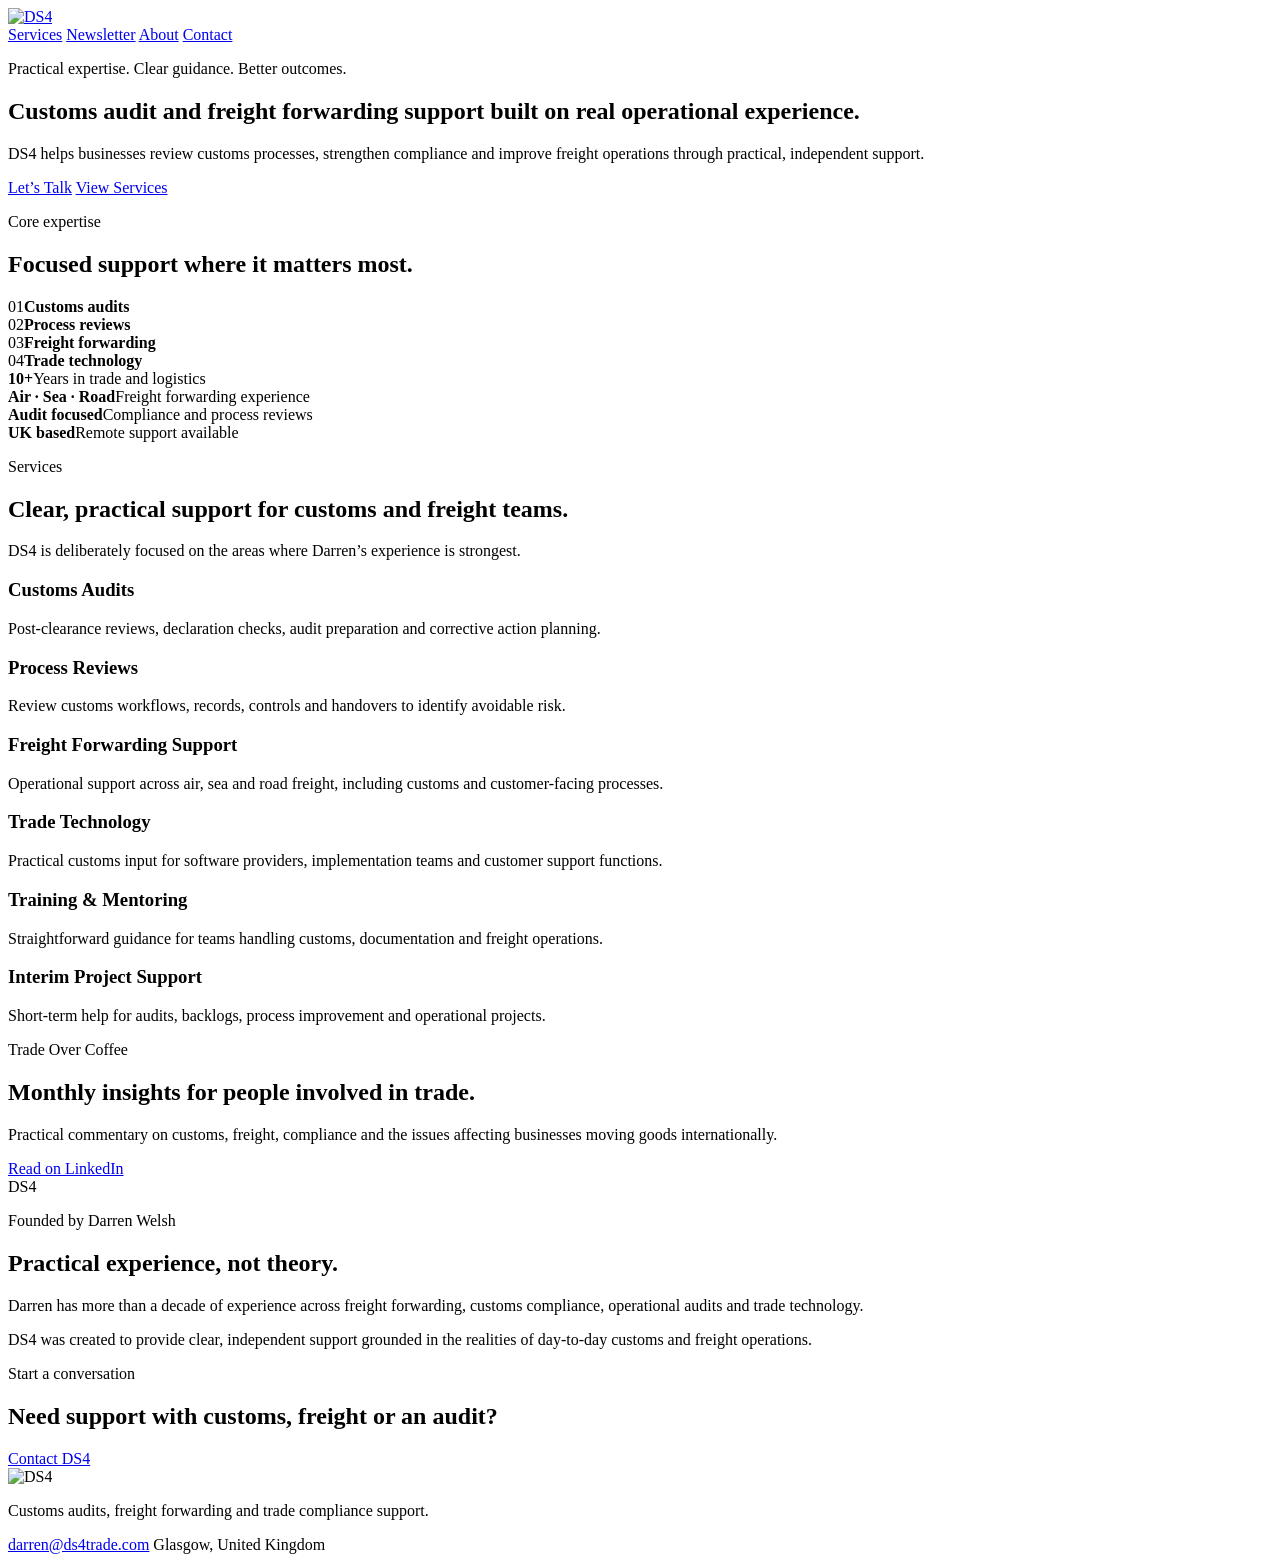
==== index.html @ fce4cc03 "updated stable website version replacing contact form with mail to" ====
<!DOCTYPE html>
<html lang="en">
<head>
  <meta charset="UTF-8" />
  <meta name="viewport" content="width=device-width, initial-scale=1.0" />
  <title>DS4 | Customs Audits & Freight Forwarding Support</title>
  <meta name="description" content="DS4 provides practical customs audit, freight forwarding and trade compliance support, founded by Darren Welsh." />
  <link rel="preconnect" href="https://fonts.googleapis.com">
  <link rel="preconnect" href="https://fonts.gstatic.com" crossorigin>
  <link href="https://fonts.googleapis.com/css2?family=Inter:wght@400;500;600;700;800&family=Outfit:wght@600;700;800&display=swap" rel="stylesheet">
  <link rel="stylesheet" href="styles.css" />
</head>
<body>
  <header class="site-header">
    <div class="container header-inner">
      <a class="brand" href="#top" aria-label="DS4 home">
        <img src="assets/ds4-logo.jpg" alt="DS4" />
      </a>
      <nav class="nav">
        <a href="#services">Services</a>
        <a href="#newsletter">Newsletter</a>
        <a href="#about">About</a>
        <a class="button button-primary button-small" href="mailto:darren@ds4trade.com?subject=DS4%20Consultation%20Request&body=Hi%20Darren,%0D%0A%0D%0AI%27m%20interested%20in%20discussing%20the%20following%3A%0D%0A%0D%0ACompany%3A%0D%0A%0D%0AHow%20can%20you%20help%20us%3F%0D%0A%0D%0APreferred%20contact%20method%3A%0D%0A%0D%0AThanks%2C">Contact</a>
      </nav>
    </div>
  </header>

  <main id="top">
    <section class="hero">
      <div class="container hero-grid">
        <div class="hero-copy">
          <p class="eyebrow">Practical expertise. Clear guidance. Better outcomes.</p>
          <h1>Customs audit and freight forwarding support built on real operational experience.</h1>
          <p class="lead">
            DS4 helps businesses review customs processes, strengthen compliance and improve freight operations through practical, independent support.
          </p>
          <div class="actions">
            <a class="button button-primary" href="mailto:darren@ds4trade.com?subject=DS4%20Consultation%20Request&body=Hi%20Darren,%0D%0A%0D%0AI%27m%20interested%20in%20discussing%20the%20following%3A%0D%0A%0D%0ACompany%3A%0D%0A%0D%0AHow%20can%20you%20help%20us%3F%0D%0A%0D%0APreferred%20contact%20method%3A%0D%0A%0D%0AThanks%2C">Let’s Talk</a>
            <a class="button button-secondary" href="#services">View Services</a>
          </div>
        </div>

        <div class="hero-panel" aria-label="DS4 core expertise">
          <p class="panel-label">Core expertise</p>
          <h2>Focused support where it matters most.</h2>
          <div class="panel-list">
            <div><span>01</span><strong>Customs audits</strong></div>
            <div><span>02</span><strong>Process reviews</strong></div>
            <div><span>03</span><strong>Freight forwarding</strong></div>
            <div><span>04</span><strong>Trade technology</strong></div>
          </div>
        </div>
      </div>
    </section>

    <section class="trust-strip">
      <div class="container trust-grid">
        <div><strong>10+</strong><span>Years in trade and logistics</span></div>
        <div><strong>Air · Sea · Road</strong><span>Freight forwarding experience</span></div>
        <div><strong>Audit focused</strong><span>Compliance and process reviews</span></div>
        <div><strong>UK based</strong><span>Remote support available</span></div>
      </div>
    </section>

    <section id="services" class="section section-light">
      <div class="container">
        <div class="section-heading">
          <p class="eyebrow">Services</p>
          <h2>Clear, practical support for customs and freight teams.</h2>
          <p>DS4 is deliberately focused on the areas where Darren’s experience is strongest.</p>
        </div>

        <div class="card-grid">
          <article class="card">
            <h3>Customs Audits</h3>
            <p>Post-clearance reviews, declaration checks, audit preparation and corrective action planning.</p>
          </article>
          <article class="card">
            <h3>Process Reviews</h3>
            <p>Review customs workflows, records, controls and handovers to identify avoidable risk.</p>
          </article>
          <article class="card">
            <h3>Freight Forwarding Support</h3>
            <p>Operational support across air, sea and road freight, including customs and customer-facing processes.</p>
          </article>
          <article class="card">
            <h3>Trade Technology</h3>
            <p>Practical customs input for software providers, implementation teams and customer support functions.</p>
          </article>
          <article class="card">
            <h3>Training & Mentoring</h3>
            <p>Straightforward guidance for teams handling customs, documentation and freight operations.</p>
          </article>
          <article class="card">
            <h3>Interim Project Support</h3>
            <p>Short-term help for audits, backlogs, process improvement and operational projects.</p>
          </article>
        </div>
      </div>
    </section>

    <section id="newsletter" class="section">
      <div class="container feature-grid">
        <div>
          <p class="eyebrow">Trade Over Coffee</p>
          <h2>Monthly insights for people involved in trade.</h2>
          <p class="feature-copy">
            Practical commentary on customs, freight, compliance and the issues affecting businesses moving goods internationally.
          </p>
          <a class="button button-primary" href="https://www.linkedin.com/" target="_blank" rel="noopener">Read on LinkedIn</a>
        </div>
        <div class="coffee-visual" aria-hidden="true">
          <div class="cup">
            <span>DS4</span>
          </div>
          <div class="saucer"></div>
          <div class="steam steam-a"></div>
          <div class="steam steam-b"></div>
        </div>
      </div>
    </section>

    <section id="about" class="section section-light">
      <div class="container about-grid">
        <div>
          <p class="eyebrow">Founded by Darren Welsh</p>
          <h2>Practical experience, not theory.</h2>
        </div>
        <div>
          <p>
            Darren has more than a decade of experience across freight forwarding, customs compliance, operational audits and trade technology.
          </p>
          <p>
            DS4 was created to provide clear, independent support grounded in the realities of day-to-day customs and freight operations.
          </p>
        </div>
      </div>
    </section>

    <section class="section cta-section">
      <div class="container cta-box">
        <div>
          <p class="eyebrow">Start a conversation</p>
          <h2>Need support with customs, freight or an audit?</h2>
        </div>
        <a class="button button-primary" href="mailto:darren@ds4trade.com?subject=DS4%20Consultation%20Request&body=Hi%20Darren,%0D%0A%0D%0AI%27m%20interested%20in%20discussing%20the%20following%3A%0D%0A%0D%0ACompany%3A%0D%0A%0D%0AHow%20can%20you%20help%20us%3F%0D%0A%0D%0APreferred%20contact%20method%3A%0D%0A%0D%0AThanks%2C">Contact DS4</a>
      </div>
    </section>
  </main>

  <footer class="site-footer">
    <div class="container footer-inner">
      <div>
        <img src="assets/ds4-logo.jpg" alt="DS4" class="footer-logo" />
        <p>Customs audits, freight forwarding and trade compliance support.</p>
      </div>
      <div>
        <a href="mailto:darren@ds4trade.com">darren@ds4trade.com</a>
        <span>Glasgow, United Kingdom</span>
      </div>
    </div>
  </footer>

  <script src="script.js"></script>
</body>
</html>
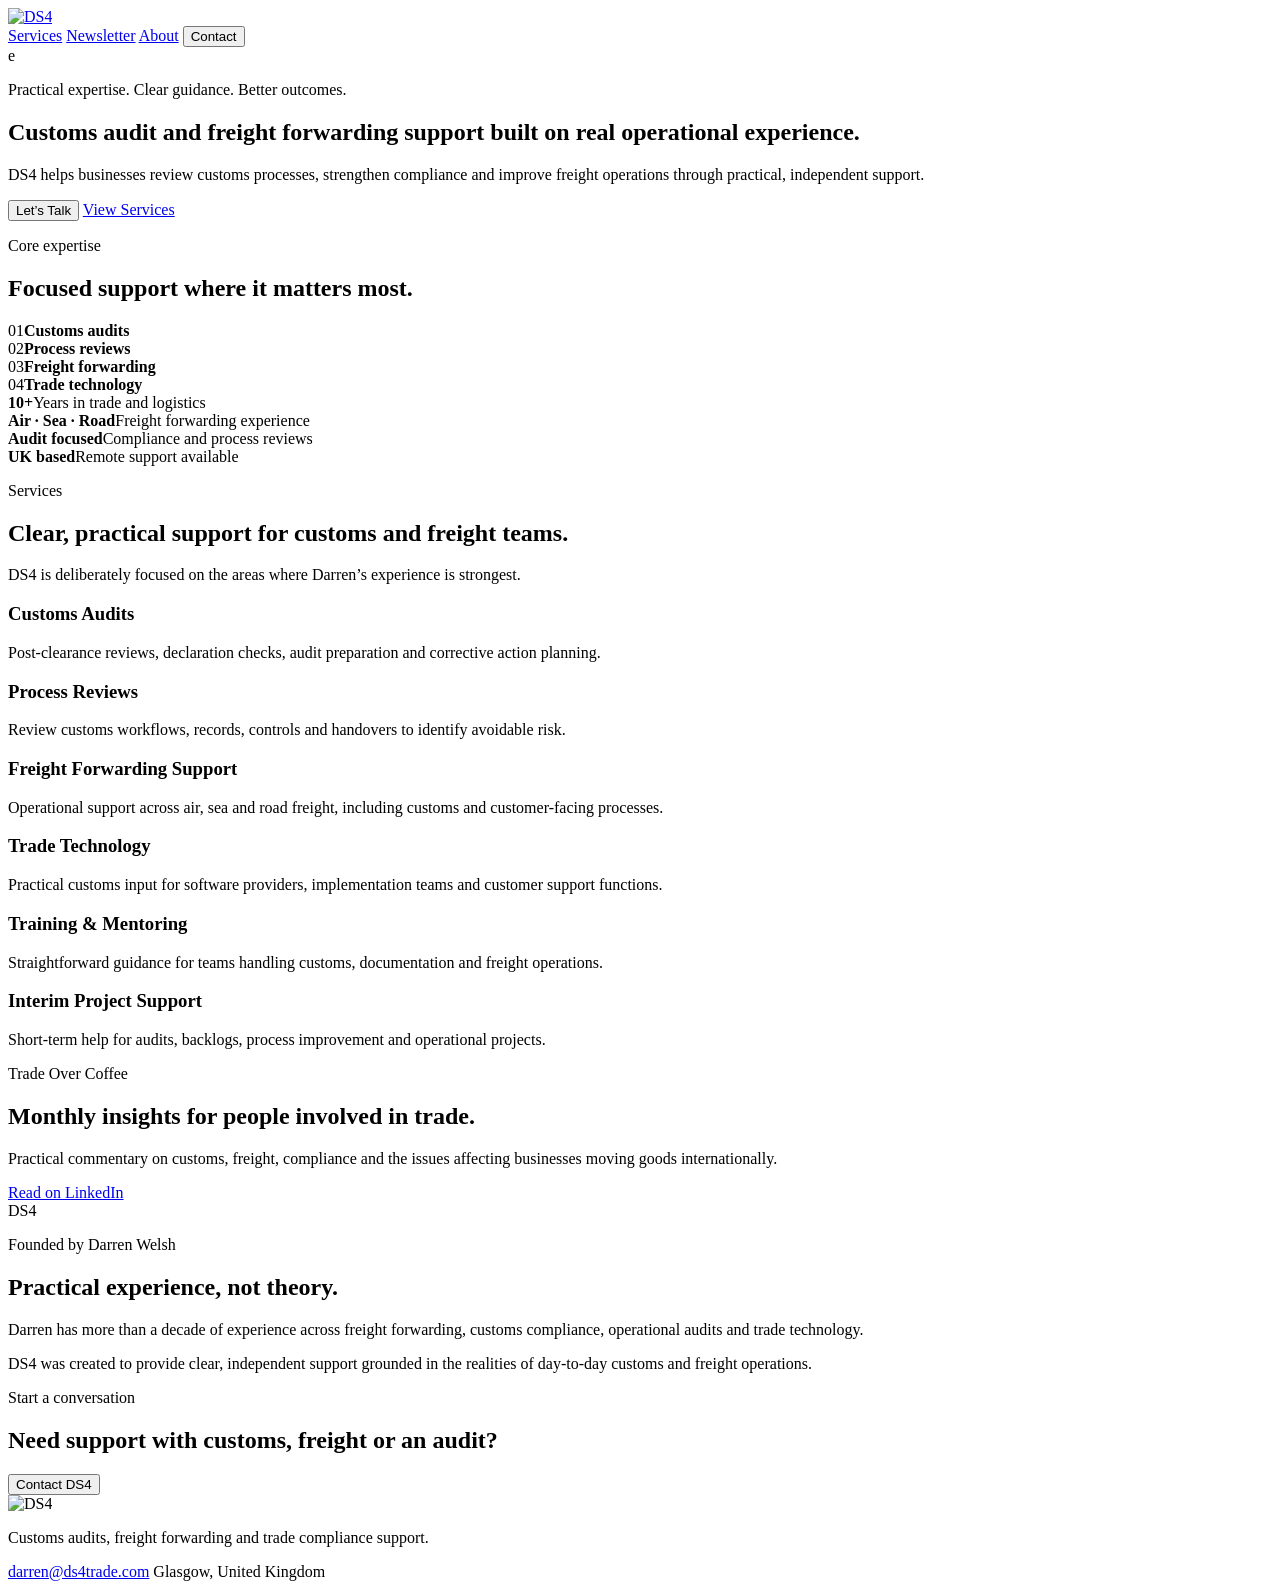
==== commit 586f6dcf: "updated" ====
--- a/index.html
+++ b/index.html
@@ -20,7 +20,7 @@
         <a href="#services">Services</a>
         <a href="#newsletter">Newsletter</a>
         <a href="#about">About</a>
-        <a class="button button-primary button-small" href="mailto:darren@ds4trade.com?subject=DS4%20Consultation%20Request&body=Hi%20Darren,%0D%0A%0D%0AI%27m%20interested%20in%20discussing%20the%20following%3A%0D%0A%0D%0ACompany%3A%0D%0A%0D%0AHow%20can%20you%20help%20us%3F%0D%0A%0D%0APreferred%20contact%20method%3A%0D%0A%0D%0AThanks%2C">Contact</a>
+        <button class="button button-primary button-small" type="button" data-open-contact>Contact</button>
       </nav>
     </div>
   </header>
@@ -29,13 +29,13 @@
     <section class="hero">
       <div class="container hero-grid">
         <div class="hero-copy">
-          <p class="eyebrow">Practical expertise. Clear guidance. Better outcomes.</p>
+          e<p class="eyebrow">Practical expertise. Clear guidance. Better outcomes.</p>
           <h1>Customs audit and freight forwarding support built on real operational experience.</h1>
           <p class="lead">
             DS4 helps businesses review customs processes, strengthen compliance and improve freight operations through practical, independent support.
           </p>
           <div class="actions">
-            <a class="button button-primary" href="mailto:darren@ds4trade.com?subject=DS4%20Consultation%20Request&body=Hi%20Darren,%0D%0A%0D%0AI%27m%20interested%20in%20discussing%20the%20following%3A%0D%0A%0D%0ACompany%3A%0D%0A%0D%0AHow%20can%20you%20help%20us%3F%0D%0A%0D%0APreferred%20contact%20method%3A%0D%0A%0D%0AThanks%2C">Let’s Talk</a>
+            <button class="button button-primary" type="button" data-open-contact>Let’s Talk</button>
             <a class="button button-secondary" href="#services">View Services</a>
           </div>
         </div>
@@ -143,7 +143,7 @@
           <p class="eyebrow">Start a conversation</p>
           <h2>Need support with customs, freight or an audit?</h2>
         </div>
-        <a class="button button-primary" href="mailto:darren@ds4trade.com?subject=DS4%20Consultation%20Request&body=Hi%20Darren,%0D%0A%0D%0AI%27m%20interested%20in%20discussing%20the%20following%3A%0D%0A%0D%0ACompany%3A%0D%0A%0D%0AHow%20can%20you%20help%20us%3F%0D%0A%0D%0APreferred%20contact%20method%3A%0D%0A%0D%0AThanks%2C">Contact DS4</a>
+        <button class="button button-primary" type="button" data-open-contact>Contact DS4</button>
       </div>
     </section>
   </main>
@@ -161,6 +161,35 @@
     </div>
   </footer>
 
+  <div class="modal" data-modal hidden>
+    <div class="modal-panel" role="dialog" aria-modal="true" aria-labelledby="contact-heading">
+      <button class="modal-close" type="button" aria-label="Close contact form" data-close-contact>×</button>
+      <p class="eyebrow">Contact DS4</p>
+      <h2 id="contact-heading">Tell me what you need help with.</h2>
+
+      <form name="ds4-contact" method="POST" data-netlify="true" action="/thank-you.html">
+        <input type="hidden" name="form-name" value="ds4-contact" />
+        <label>
+          Name
+          <input type="text" name="name" required />
+        </label>
+        <label>
+          Company
+          <input type="text" name="company" />
+        </label>
+        <label>
+          Email
+          <input type="email" name="email" required />
+        </label>
+        <label>
+          Message
+          <textarea name="message" rows="6" required></textarea>
+        </label>
+        <button class="button button-primary" type="submit">Send Enquiry</button>
+      </form>
+    </div>
+  </div>
+
   <script src="script.js"></script>
 </body>
 </html>
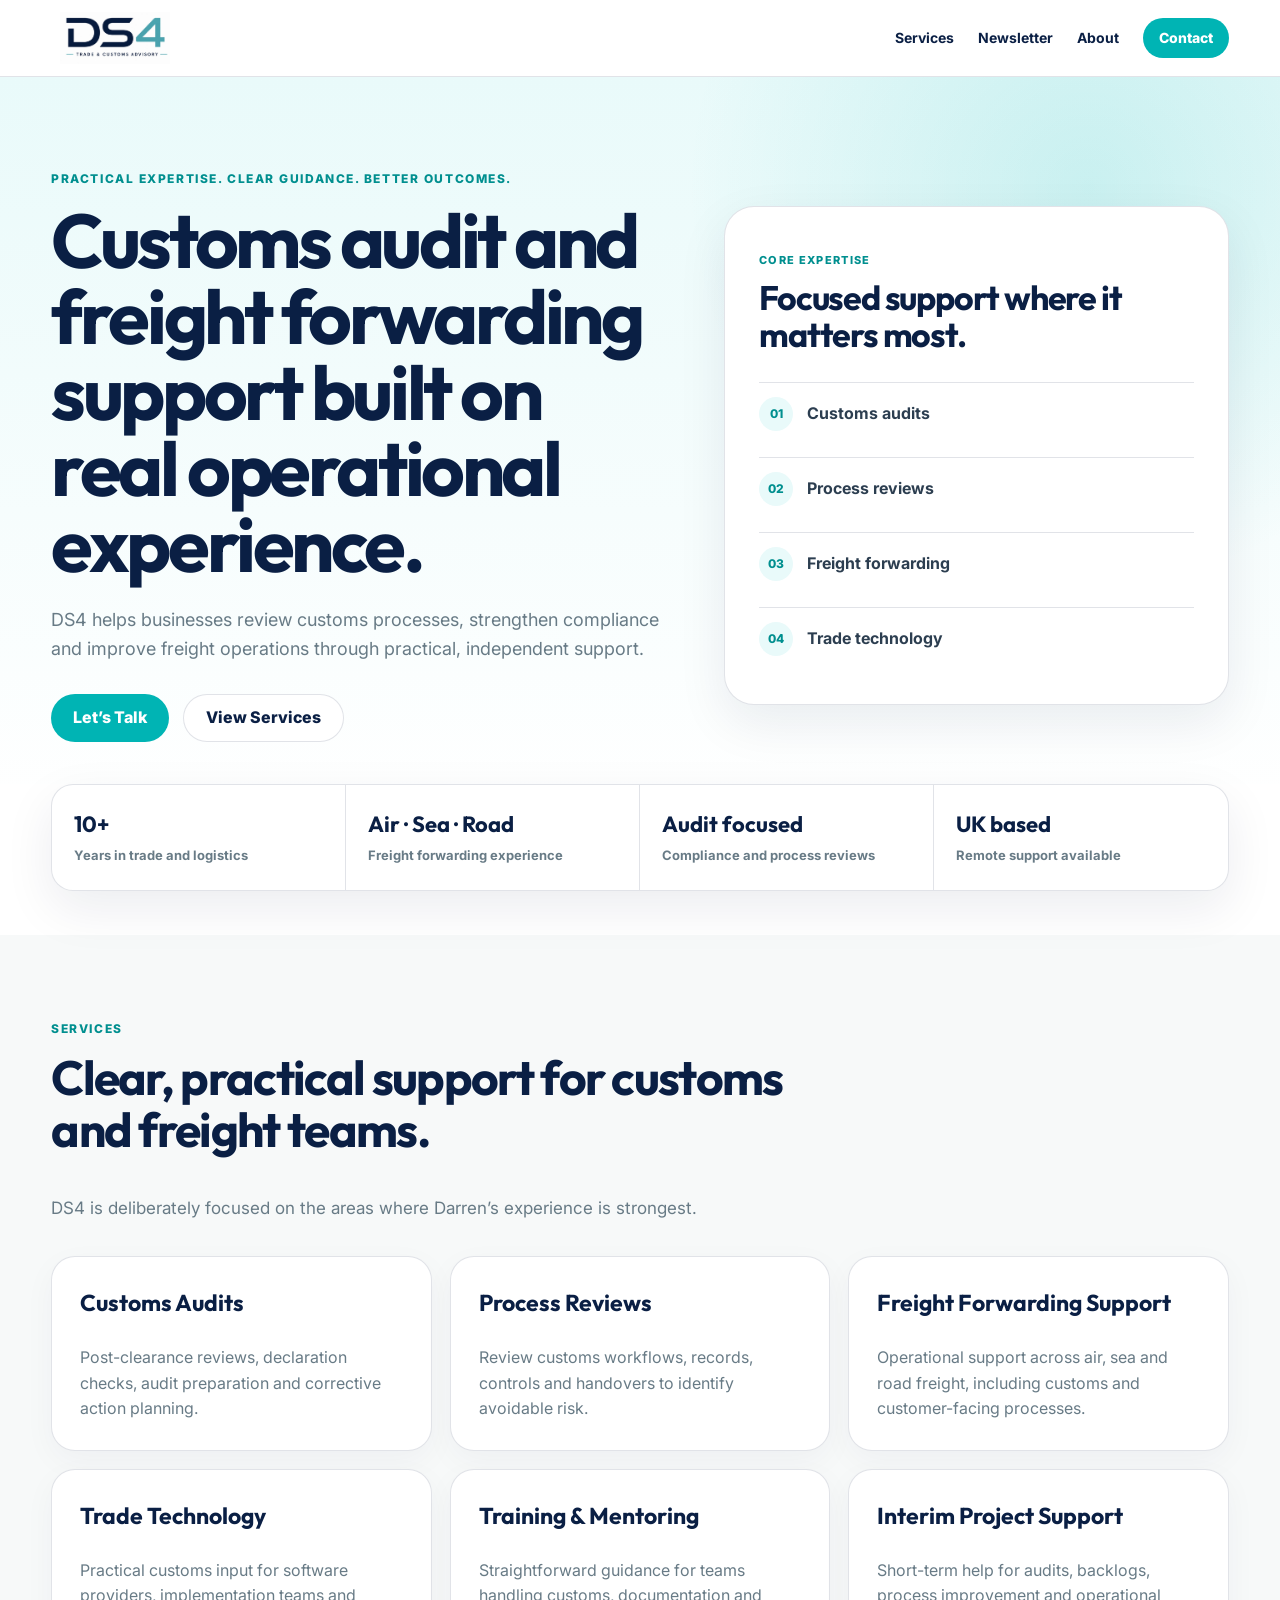
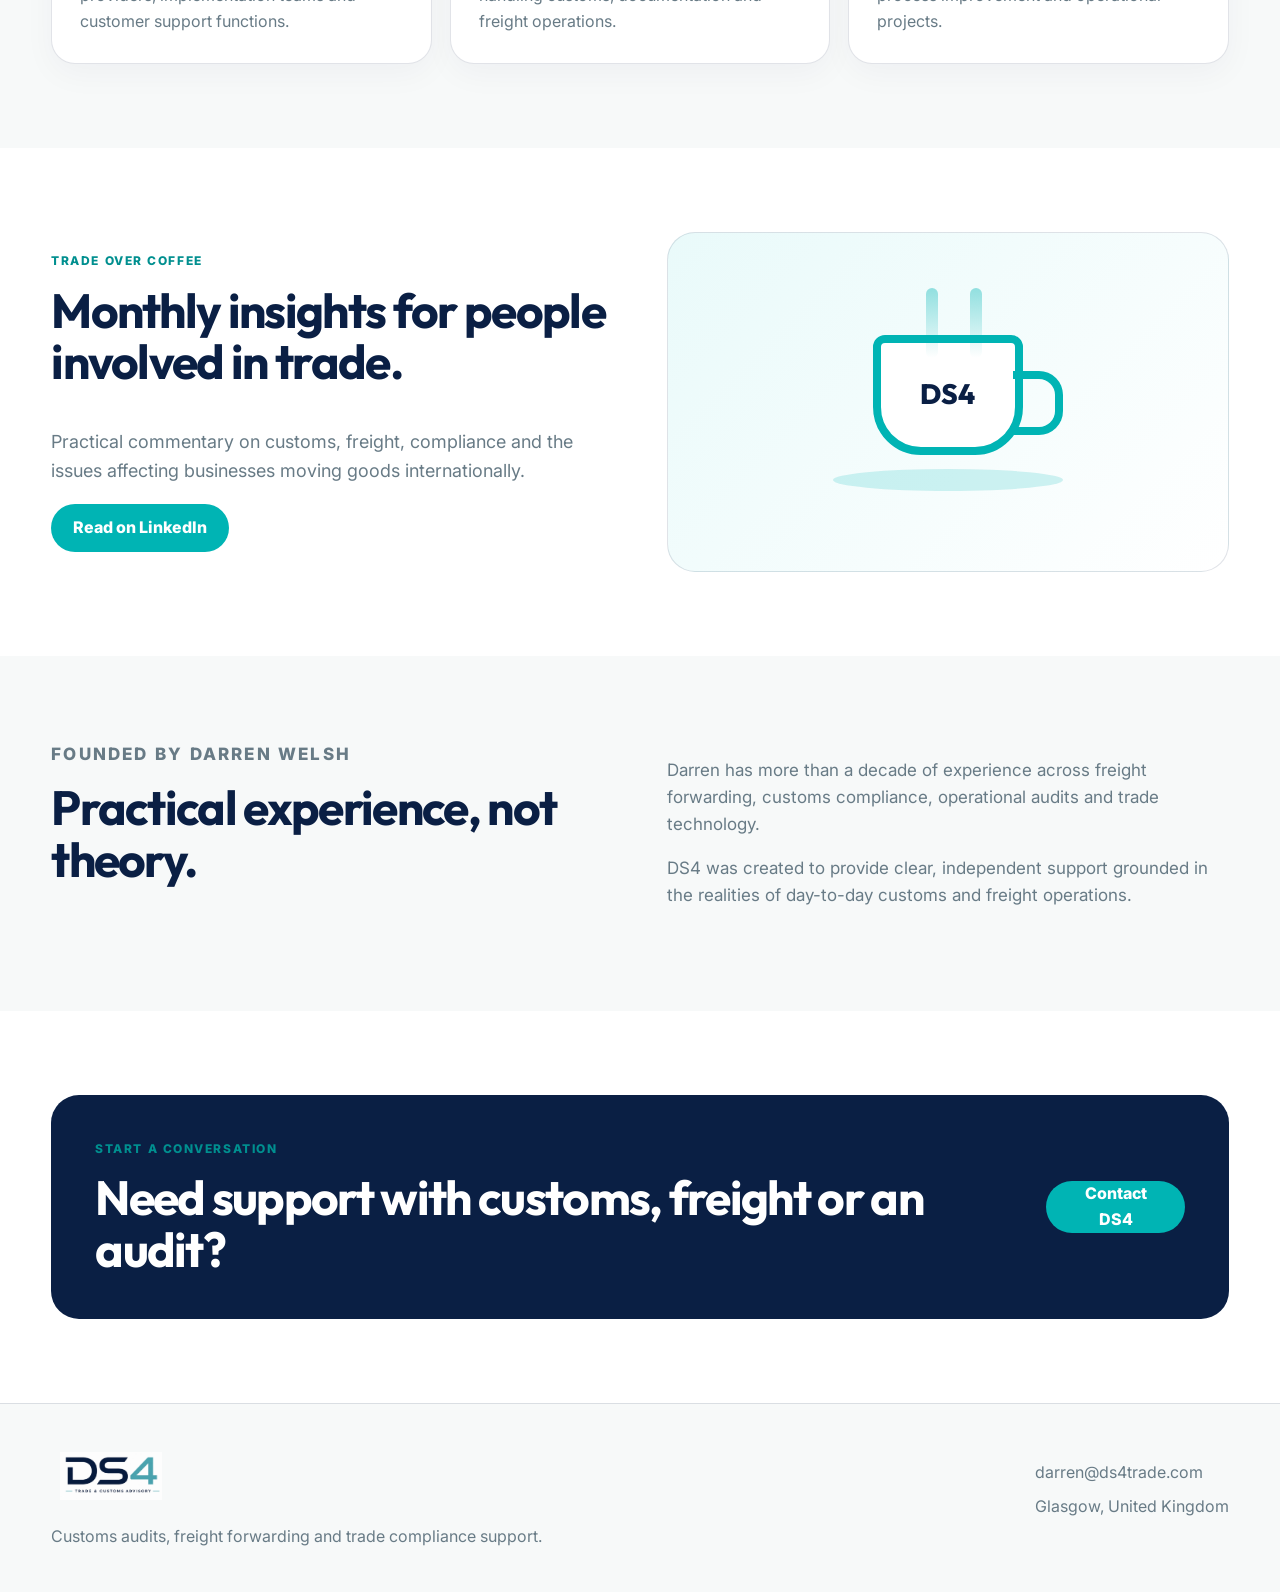
==== commit 6687fa48: "Restore stable DS4 website" ====
--- a/index.html
+++ b/index.html
@@ -29,7 +29,7 @@
     <section class="hero">
       <div class="container hero-grid">
         <div class="hero-copy">
-          e<p class="eyebrow">Practical expertise. Clear guidance. Better outcomes.</p>
+          <p class="eyebrow">Practical expertise. Clear guidance. Better outcomes.</p>
           <h1>Customs audit and freight forwarding support built on real operational experience.</h1>
           <p class="lead">
             DS4 helps businesses review customs processes, strengthen compliance and improve freight operations through practical, independent support.
--- a/styles.css
+++ b/styles.css
@@ -0,0 +1,397 @@
+:root {
+  --navy: #0a1f44;
+  --teal: #00b4b4;
+  --teal-dark: #008f8f;
+  --turquoise-light: #e9fafa;
+  --off-white: #f7f9f9;
+  --white: #ffffff;
+  --text: #2c3e50;
+  --muted: #687b86;
+  --line: rgba(10, 31, 68, 0.12);
+  --shadow: 0 18px 50px rgba(10, 31, 68, 0.08);
+  --radius: 24px;
+  --max-width: 1180px;
+}
+
+* { box-sizing: border-box; }
+html { scroll-behavior: smooth; }
+body {
+  margin: 0;
+  font-family: Inter, system-ui, sans-serif;
+  color: var(--text);
+  background: var(--white);
+  line-height: 1.6;
+}
+body.modal-open { overflow: hidden; }
+img { max-width: 100%; }
+a { color: inherit; text-decoration: none; }
+button, input, textarea { font: inherit; }
+
+.container {
+  width: min(var(--max-width), 92%);
+  margin: 0 auto;
+}
+
+.site-header {
+  position: sticky;
+  top: 0;
+  z-index: 100;
+  background: rgba(255,255,255,0.96);
+  border-bottom: 1px solid var(--line);
+}
+.header-inner {
+  min-height: 76px;
+  display: flex;
+  align-items: center;
+  justify-content: space-between;
+  gap: 24px;
+}
+.brand img {
+  display: block;
+  width: 128px;
+  height: 52px;
+  object-fit: contain;
+}
+.nav {
+  display: flex;
+  align-items: center;
+  gap: 24px;
+  font-size: 14px;
+  font-weight: 700;
+  color: var(--navy);
+}
+.nav a:hover { color: var(--teal-dark); }
+
+.button {
+  border: 0;
+  border-radius: 999px;
+  min-height: 48px;
+  padding: 0 22px;
+  display: inline-flex;
+  align-items: center;
+  justify-content: center;
+  font-weight: 800;
+  cursor: pointer;
+}
+.button-small { min-height: 40px; padding-inline: 16px; }
+.button-primary {
+  background: var(--teal);
+  color: white;
+}
+.button-primary:hover { background: var(--teal-dark); }
+.button-secondary {
+  background: white;
+  color: var(--navy);
+  border: 1px solid var(--line);
+}
+
+.hero {
+  padding: 92px 0 68px;
+  background:
+    radial-gradient(circle at 85% 15%, rgba(0,180,180,0.15), transparent 32%),
+    linear-gradient(180deg, var(--turquoise-light), white);
+}
+.hero-grid {
+  display: grid;
+  grid-template-columns: 1.1fr 0.9fr;
+  align-items: center;
+  gap: 56px;
+}
+.eyebrow {
+  margin: 0 0 14px;
+  color: var(--teal-dark);
+  text-transform: uppercase;
+  letter-spacing: 0.13em;
+  font-size: 12px;
+  font-weight: 800;
+}
+h1, h2, h3 {
+  font-family: Outfit, Inter, sans-serif;
+  color: var(--navy);
+  margin-top: 0;
+}
+h1 {
+  font-size: clamp(48px, 6vw, 76px);
+  line-height: 1;
+  letter-spacing: -0.045em;
+  margin-bottom: 24px;
+}
+h2 {
+  font-size: clamp(32px, 4vw, 48px);
+  line-height: 1.08;
+  letter-spacing: -0.035em;
+}
+h3 { font-size: 23px; }
+.lead, .feature-copy {
+  font-size: 18px;
+  color: var(--muted);
+  max-width: 680px;
+}
+.actions {
+  display: flex;
+  gap: 14px;
+  flex-wrap: wrap;
+  margin-top: 30px;
+}
+
+.hero-panel {
+  background: white;
+  border: 1px solid var(--line);
+  border-radius: 30px;
+  padding: 34px;
+  box-shadow: var(--shadow);
+}
+.panel-label {
+  color: var(--teal-dark);
+  text-transform: uppercase;
+  letter-spacing: 0.12em;
+  font-size: 11px;
+  font-weight: 800;
+}
+.hero-panel h2 { font-size: 34px; }
+.panel-list {
+  display: grid;
+  gap: 12px;
+  margin-top: 22px;
+}
+.panel-list div {
+  display: flex;
+  align-items: center;
+  gap: 14px;
+  padding: 14px 0;
+  border-top: 1px solid var(--line);
+}
+.panel-list span {
+  width: 34px;
+  height: 34px;
+  border-radius: 50%;
+  display: grid;
+  place-items: center;
+  background: var(--turquoise-light);
+  color: var(--teal-dark);
+  font-size: 12px;
+  font-weight: 800;
+}
+
+.trust-strip {
+  background: white;
+  padding: 0 0 44px;
+}
+.trust-grid {
+  margin-top: -26px;
+  position: relative;
+  display: grid;
+  grid-template-columns: repeat(4, 1fr);
+  border: 1px solid var(--line);
+  border-radius: 22px;
+  overflow: hidden;
+  background: white;
+  box-shadow: var(--shadow);
+}
+.trust-grid div {
+  padding: 22px;
+  border-right: 1px solid var(--line);
+}
+.trust-grid div:last-child { border-right: 0; }
+.trust-grid strong {
+  display: block;
+  color: var(--navy);
+  font-family: Outfit;
+  font-size: 22px;
+}
+.trust-grid span {
+  color: var(--muted);
+  font-size: 13px;
+  font-weight: 700;
+}
+
+.section { padding: 84px 0; }
+.section-light { background: var(--off-white); }
+.section-heading { max-width: 760px; margin-bottom: 34px; }
+.section-heading > p:last-child { color: var(--muted); font-size: 17px; }
+
+.card-grid {
+  display: grid;
+  grid-template-columns: repeat(3, 1fr);
+  gap: 18px;
+}
+.card {
+  background: white;
+  border: 1px solid var(--line);
+  border-radius: var(--radius);
+  padding: 28px;
+  box-shadow: 0 10px 32px rgba(10,31,68,0.04);
+}
+.card p { margin-bottom: 0; color: var(--muted); }
+
+.feature-grid, .about-grid {
+  display: grid;
+  grid-template-columns: 1fr 1fr;
+  gap: 54px;
+  align-items: center;
+}
+.coffee-visual {
+  min-height: 340px;
+  position: relative;
+  border-radius: 28px;
+  background: linear-gradient(135deg, var(--turquoise-light), white);
+  border: 1px solid var(--line);
+  overflow: hidden;
+}
+.cup {
+  position: absolute;
+  width: 150px;
+  height: 120px;
+  left: 50%;
+  top: 48%;
+  transform: translate(-50%, -50%);
+  border: 8px solid var(--teal);
+  border-radius: 12px 12px 48px 48px;
+  background: white;
+  display: grid;
+  place-items: center;
+  color: var(--navy);
+  font-family: Outfit;
+  font-size: 28px;
+  font-weight: 800;
+}
+.cup::after {
+  content: "";
+  position: absolute;
+  right: -48px;
+  top: 28px;
+  width: 42px;
+  height: 48px;
+  border: 8px solid var(--teal);
+  border-left: 0;
+  border-radius: 0 24px 24px 0;
+}
+.saucer {
+  position: absolute;
+  width: 230px;
+  height: 22px;
+  left: 50%;
+  top: 70%;
+  transform: translateX(-50%);
+  border-radius: 50%;
+  background: rgba(0,180,180,0.18);
+}
+.steam {
+  position: absolute;
+  top: 55px;
+  width: 12px;
+  height: 70px;
+  border-radius: 999px;
+  background: linear-gradient(180deg, rgba(0,180,180,0.4), transparent);
+}
+.steam-a { left: 46%; }
+.steam-b { left: 54%; }
+
+.about-grid p {
+  color: var(--muted);
+  font-size: 17px;
+}
+
+.cta-section { background: white; }
+.cta-box {
+  background: var(--navy);
+  color: white;
+  border-radius: 28px;
+  padding: 44px;
+  display: flex;
+  align-items: center;
+  justify-content: space-between;
+  gap: 30px;
+}
+.cta-box h2 { color: white; margin-bottom: 0; }
+
+.site-footer {
+  padding: 48px 0 26px;
+  background: var(--off-white);
+  border-top: 1px solid var(--line);
+}
+.footer-inner {
+  display: flex;
+  justify-content: space-between;
+  gap: 32px;
+}
+.footer-logo {
+  width: 120px;
+  height: 48px;
+  object-fit: contain;
+}
+.site-footer p, .site-footer span, .site-footer a {
+  color: var(--muted);
+}
+.site-footer a, .site-footer span { display: block; margin-top: 8px; }
+
+.modal {
+  position: fixed;
+  inset: 0;
+  z-index: 1000;
+  background: rgba(10,31,68,0.45);
+  display: grid;
+  place-items: center;
+  padding: 20px;
+}
+.modal-panel {
+  width: min(650px, 100%);
+  max-height: 92vh;
+  overflow: auto;
+  background: white;
+  border-radius: 28px;
+  padding: 32px;
+  position: relative;
+}
+.modal-close {
+  position: absolute;
+  top: 16px;
+  right: 16px;
+  border: 1px solid var(--line);
+  background: white;
+  width: 38px;
+  height: 38px;
+  border-radius: 50%;
+  font-size: 24px;
+  cursor: pointer;
+}
+form {
+  display: grid;
+  gap: 14px;
+}
+label {
+  display: grid;
+  gap: 7px;
+  color: var(--navy);
+  font-size: 14px;
+  font-weight: 700;
+}
+input, textarea {
+  width: 100%;
+  padding: 13px 14px;
+  border: 1px solid var(--line);
+  border-radius: 12px;
+  background: #fbfefe;
+}
+textarea { resize: vertical; }
+
+@media (max-width: 900px) {
+  .hero-grid, .feature-grid, .about-grid { grid-template-columns: 1fr; }
+  .trust-grid, .card-grid { grid-template-columns: repeat(2, 1fr); }
+}
+@media (max-width: 680px) {
+  .nav a { display: none; }
+  .hero { padding: 64px 0 52px; }
+  h1 { font-size: 44px; }
+  .trust-grid, .card-grid { grid-template-columns: 1fr; }
+  .trust-grid div { border-right: 0; border-bottom: 1px solid var(--line); }
+  .section { padding: 64px 0; }
+  .cta-box, .footer-inner { flex-direction: column; align-items: flex-start; }
+  .button { width: 100%; }
+}
+
+
+/* Ensure the contact modal stays closed until a contact button is clicked. */
+.modal[hidden] {
+  display: none !important;
+}
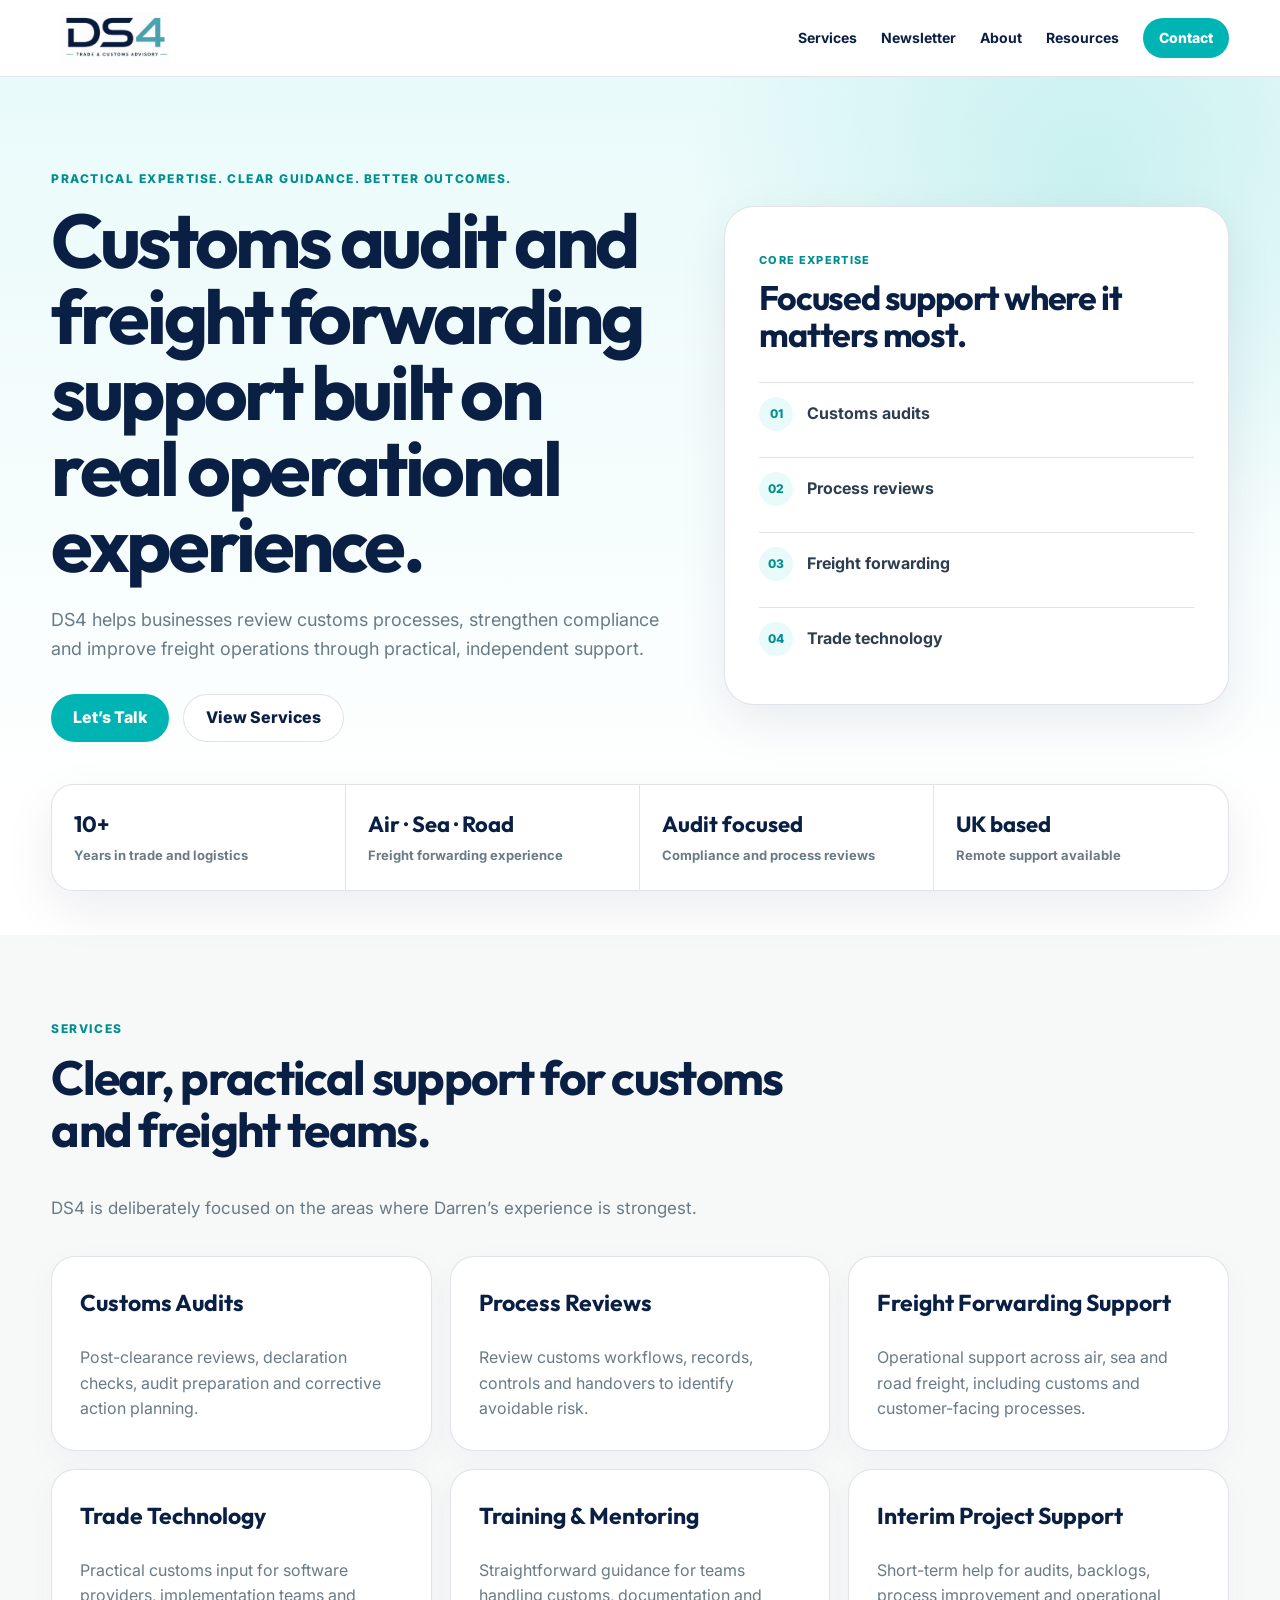
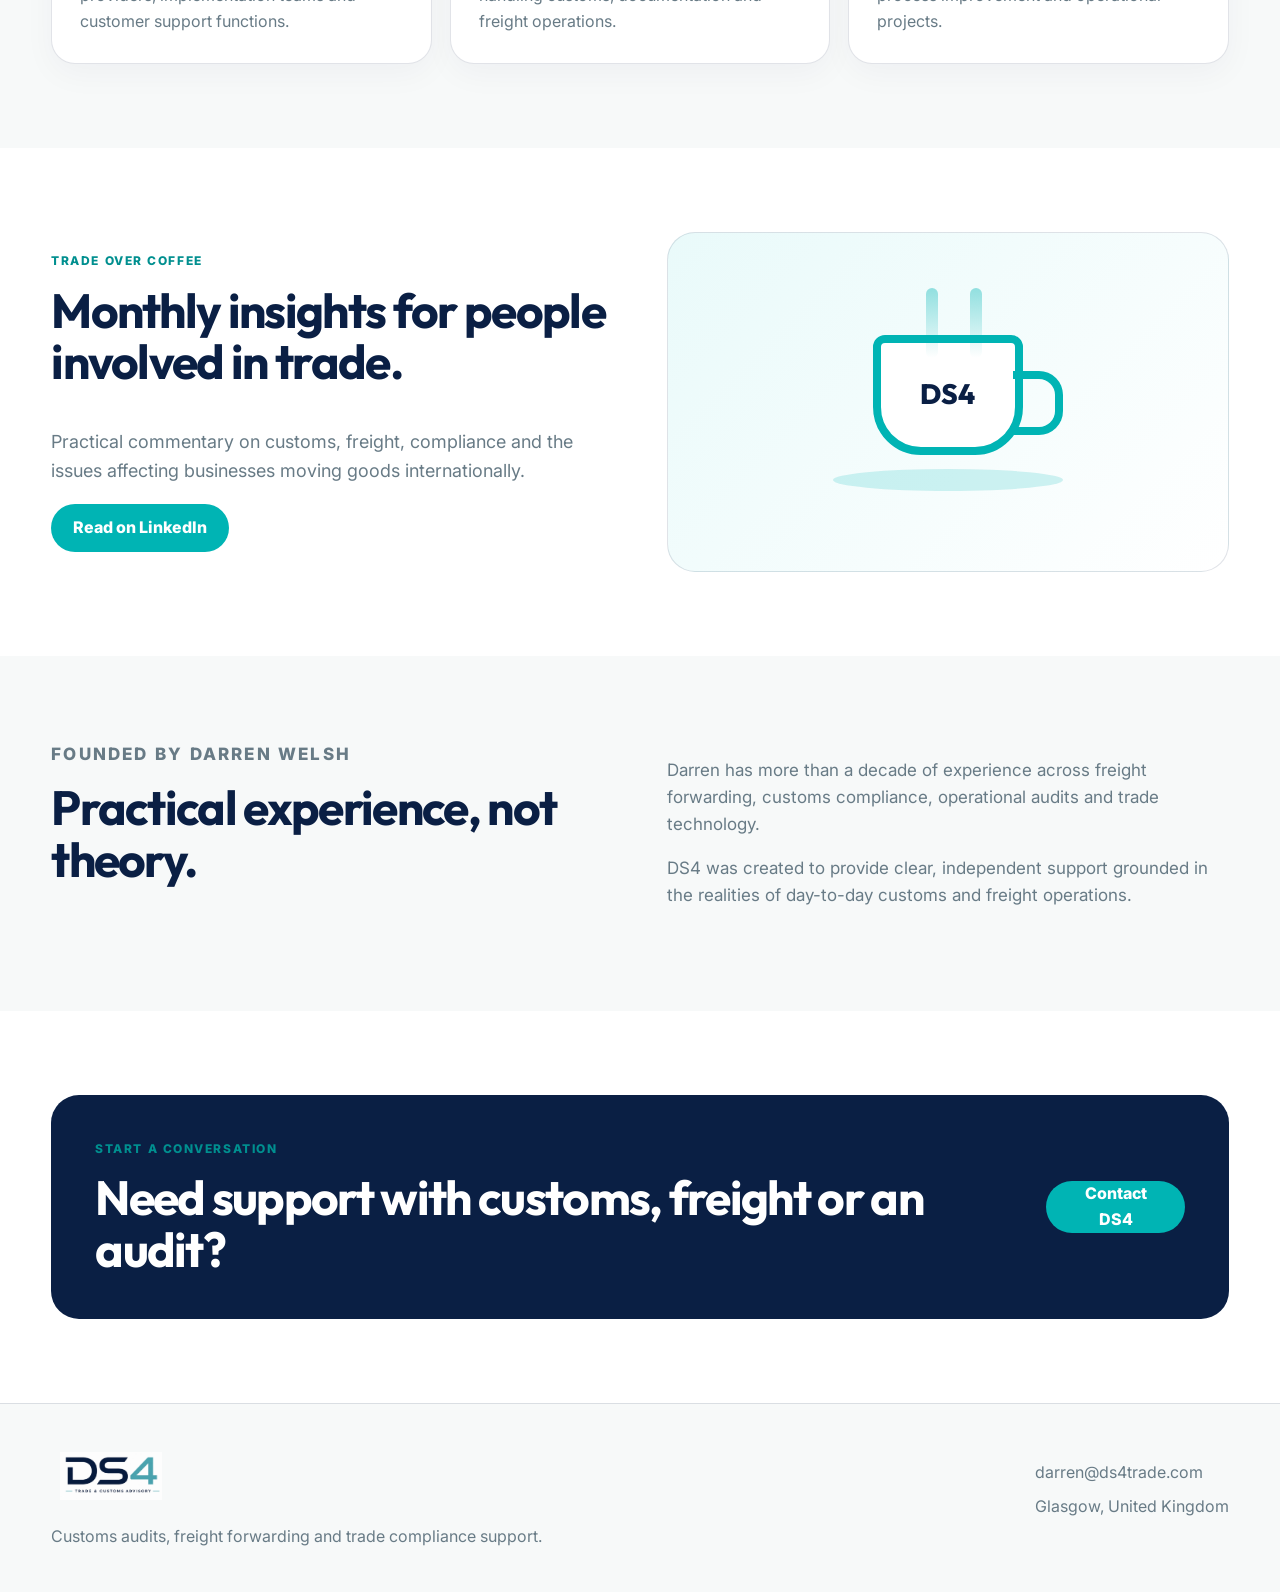
==== commit ed9c6bf1: "Resource page Add DS4 resource library and six downloadable guides" ====
--- a/index.html
+++ b/index.html
@@ -20,6 +20,7 @@
         <a href="#services">Services</a>
         <a href="#newsletter">Newsletter</a>
         <a href="#about">About</a>
+        <a href="resources.html">Resources</a>
         <button class="button button-primary button-small" type="button" data-open-contact>Contact</button>
       </nav>
     </div>
--- a/styles.css
+++ b/styles.css
@@ -395,3 +395,137 @@
 .modal[hidden] {
   display: none !important;
 }
+
+/* =========================================================
+   DS4 RESOURCE LIBRARY
+   ========================================================= */
+
+.resources-page {
+  background: var(--white);
+}
+
+.resources-hero {
+  padding: 88px 0 64px;
+  background:
+    radial-gradient(circle at 88% 12%, rgba(0, 180, 180, 0.15), transparent 30%),
+    linear-gradient(180deg, var(--turquoise-light), var(--white));
+  border-bottom: 1px solid var(--line);
+}
+
+.resources-hero h1 {
+  max-width: 850px;
+}
+
+.resources-hero .lead {
+  max-width: 800px;
+}
+
+.resources-grid {
+  display: grid;
+  grid-template-columns: repeat(3, minmax(0, 1fr));
+  gap: 24px;
+}
+
+.resource-card {
+  display: flex;
+  flex-direction: column;
+  min-width: 0;
+  overflow: hidden;
+  background: var(--white);
+  border: 1px solid var(--line);
+  border-radius: var(--radius);
+  box-shadow: 0 12px 36px rgba(10, 31, 68, 0.06);
+  transition:
+    transform 180ms ease,
+    box-shadow 180ms ease,
+    border-color 180ms ease;
+}
+
+.resource-card:hover {
+  transform: translateY(-5px);
+  border-color: rgba(0, 180, 180, 0.45);
+  box-shadow: 0 20px 48px rgba(10, 31, 68, 0.12);
+}
+
+.resource-thumbnail {
+  display: block;
+  width: 100%;
+  aspect-ratio: 4 / 3;
+  object-fit: cover;
+  object-position: top;
+  background: var(--off-white);
+  border-bottom: 1px solid var(--line);
+}
+
+.resource-card-content {
+  display: flex;
+  flex: 1;
+  flex-direction: column;
+  padding: 26px;
+}
+
+.resource-type {
+  margin: 0 0 10px;
+  color: var(--teal-dark);
+  font-size: 12px;
+  font-weight: 800;
+  letter-spacing: 0.12em;
+  text-transform: uppercase;
+}
+
+.resource-card h2 {
+  margin-bottom: 14px;
+  font-size: 27px;
+  line-height: 1.15;
+}
+
+.resource-card-content > p:not(.resource-type):not(.resource-time) {
+  margin: 0 0 20px;
+  color: var(--muted);
+}
+
+.resource-time {
+  margin: auto 0 20px;
+  padding-top: 8px;
+  color: var(--navy);
+  font-size: 14px;
+  font-weight: 700;
+}
+
+.resource-download {
+  width: fit-content;
+}
+
+.resources-cta {
+  background: var(--white);
+}
+
+.resources-cta .cta-box p:not(.eyebrow) {
+  max-width: 760px;
+  margin-bottom: 0;
+  color: rgba(255, 255, 255, 0.78);
+}
+
+@media (max-width: 900px) {
+  .resources-grid {
+    grid-template-columns: repeat(2, minmax(0, 1fr));
+  }
+}
+
+@media (max-width: 680px) {
+  .resources-hero {
+    padding: 64px 0 48px;
+  }
+
+  .resources-grid {
+    grid-template-columns: 1fr;
+  }
+
+  .resource-card-content {
+    padding: 22px;
+  }
+
+  .resource-download {
+    width: 100%;
+  }
+}
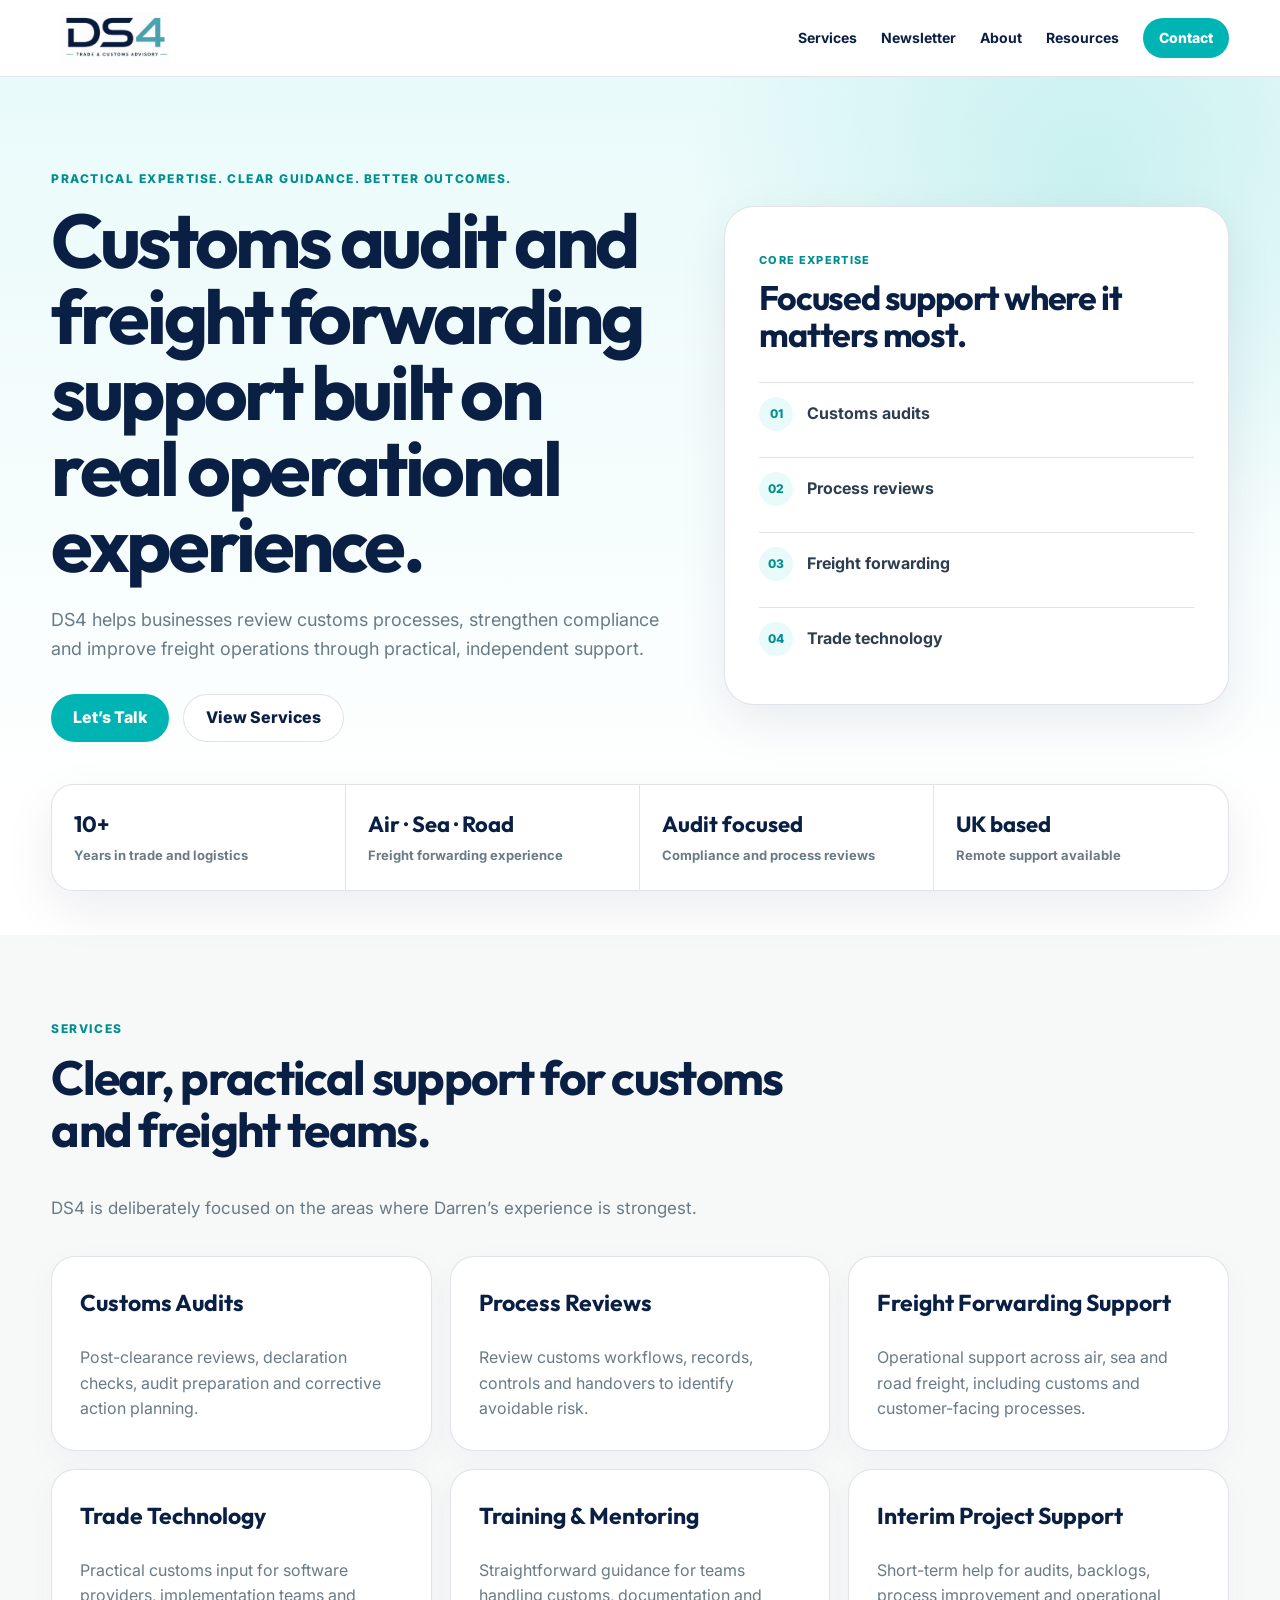
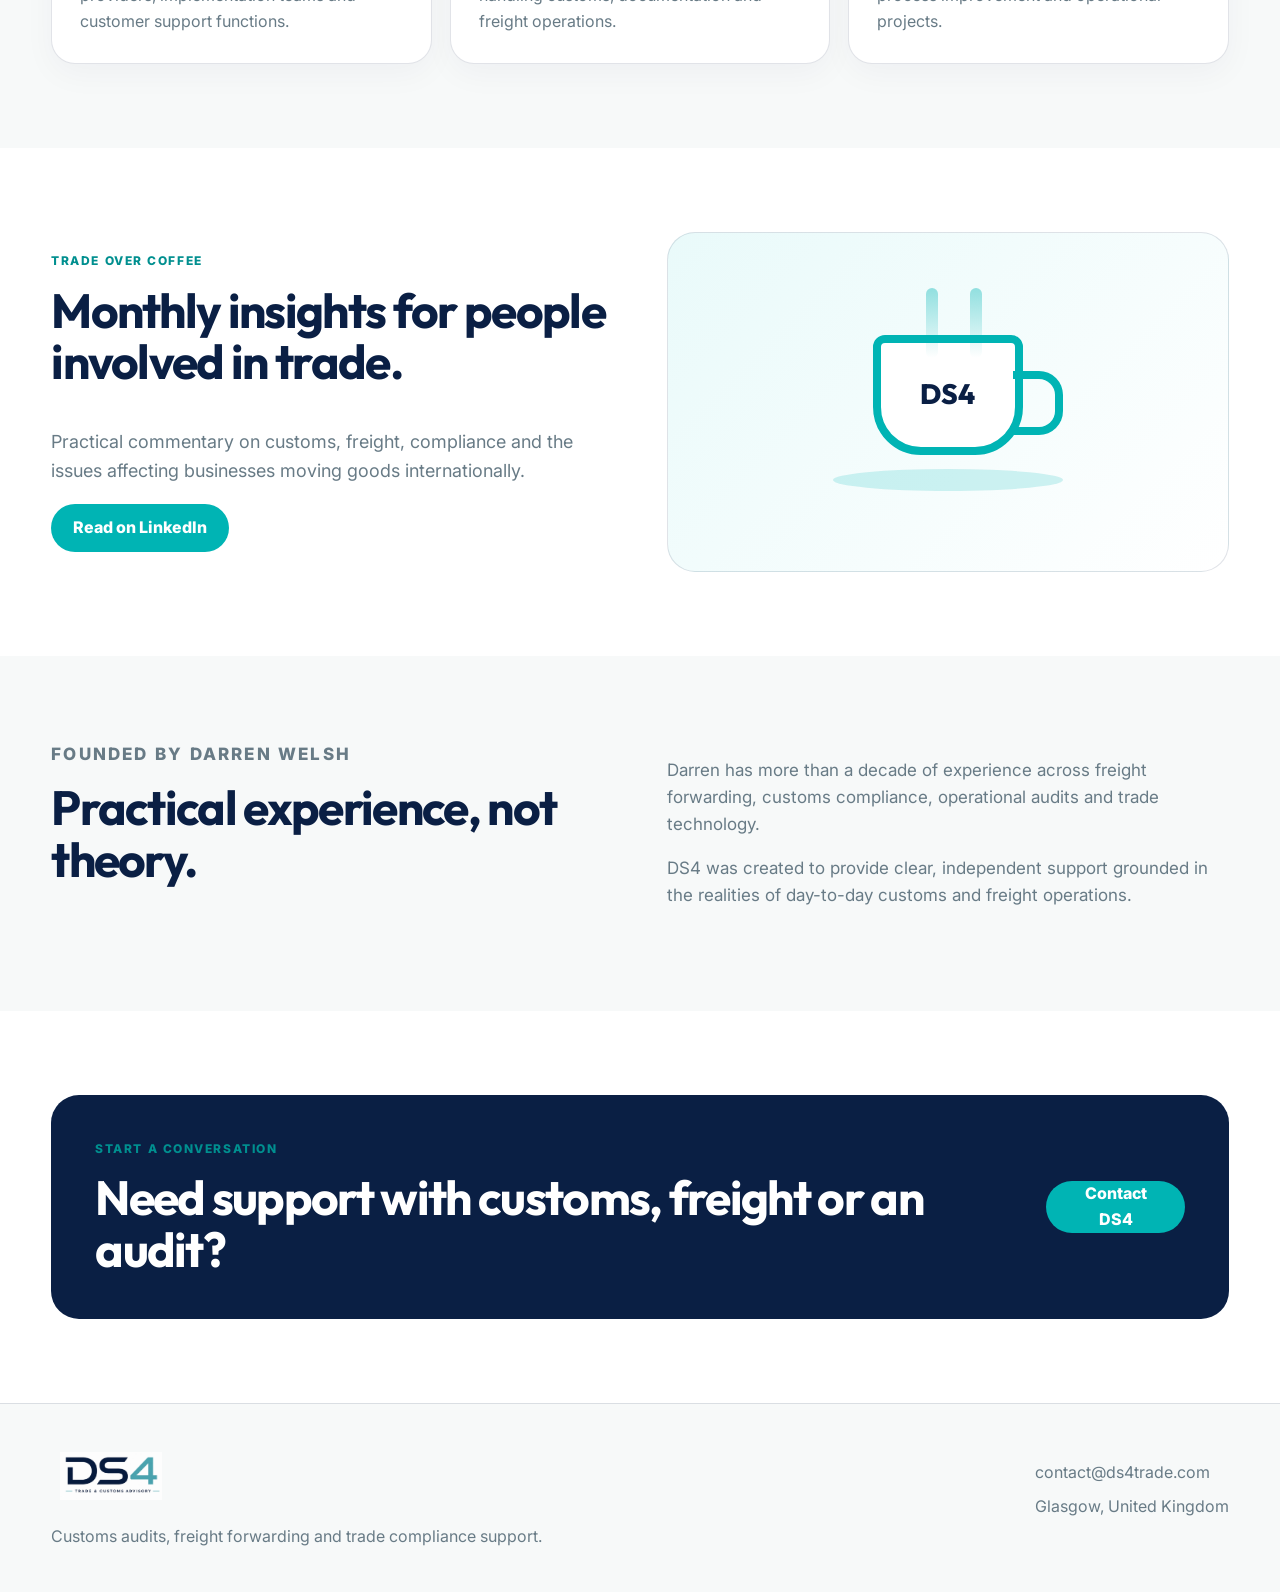
==== commit e015527d: "Update index.html Changed website contact email address." ====
--- a/index.html
+++ b/index.html
@@ -156,7 +156,7 @@
         <p>Customs audits, freight forwarding and trade compliance support.</p>
       </div>
       <div>
-        <a href="mailto:darren@ds4trade.com">darren@ds4trade.com</a>
+        <a href="mailto:darren@ds4trade.com">contact@ds4trade.com</a>
         <span>Glasgow, United Kingdom</span>
       </div>
     </div>
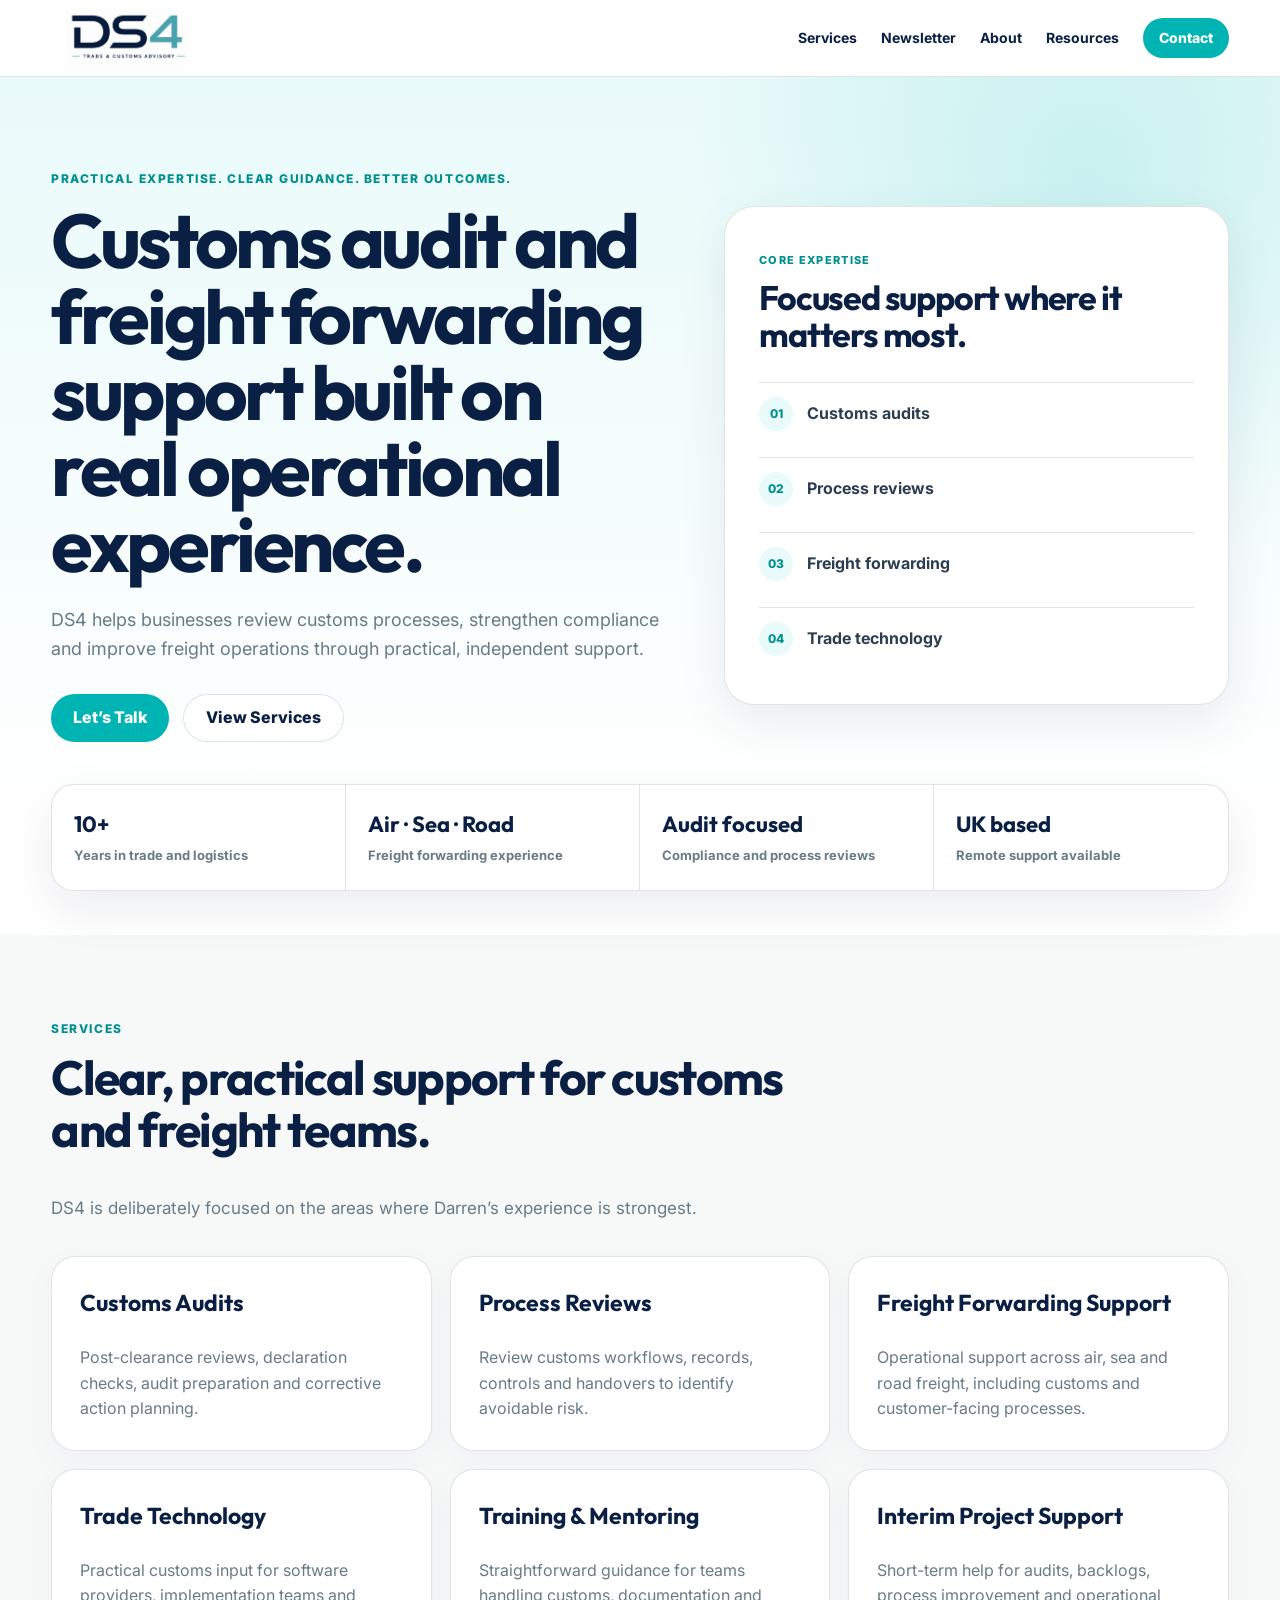
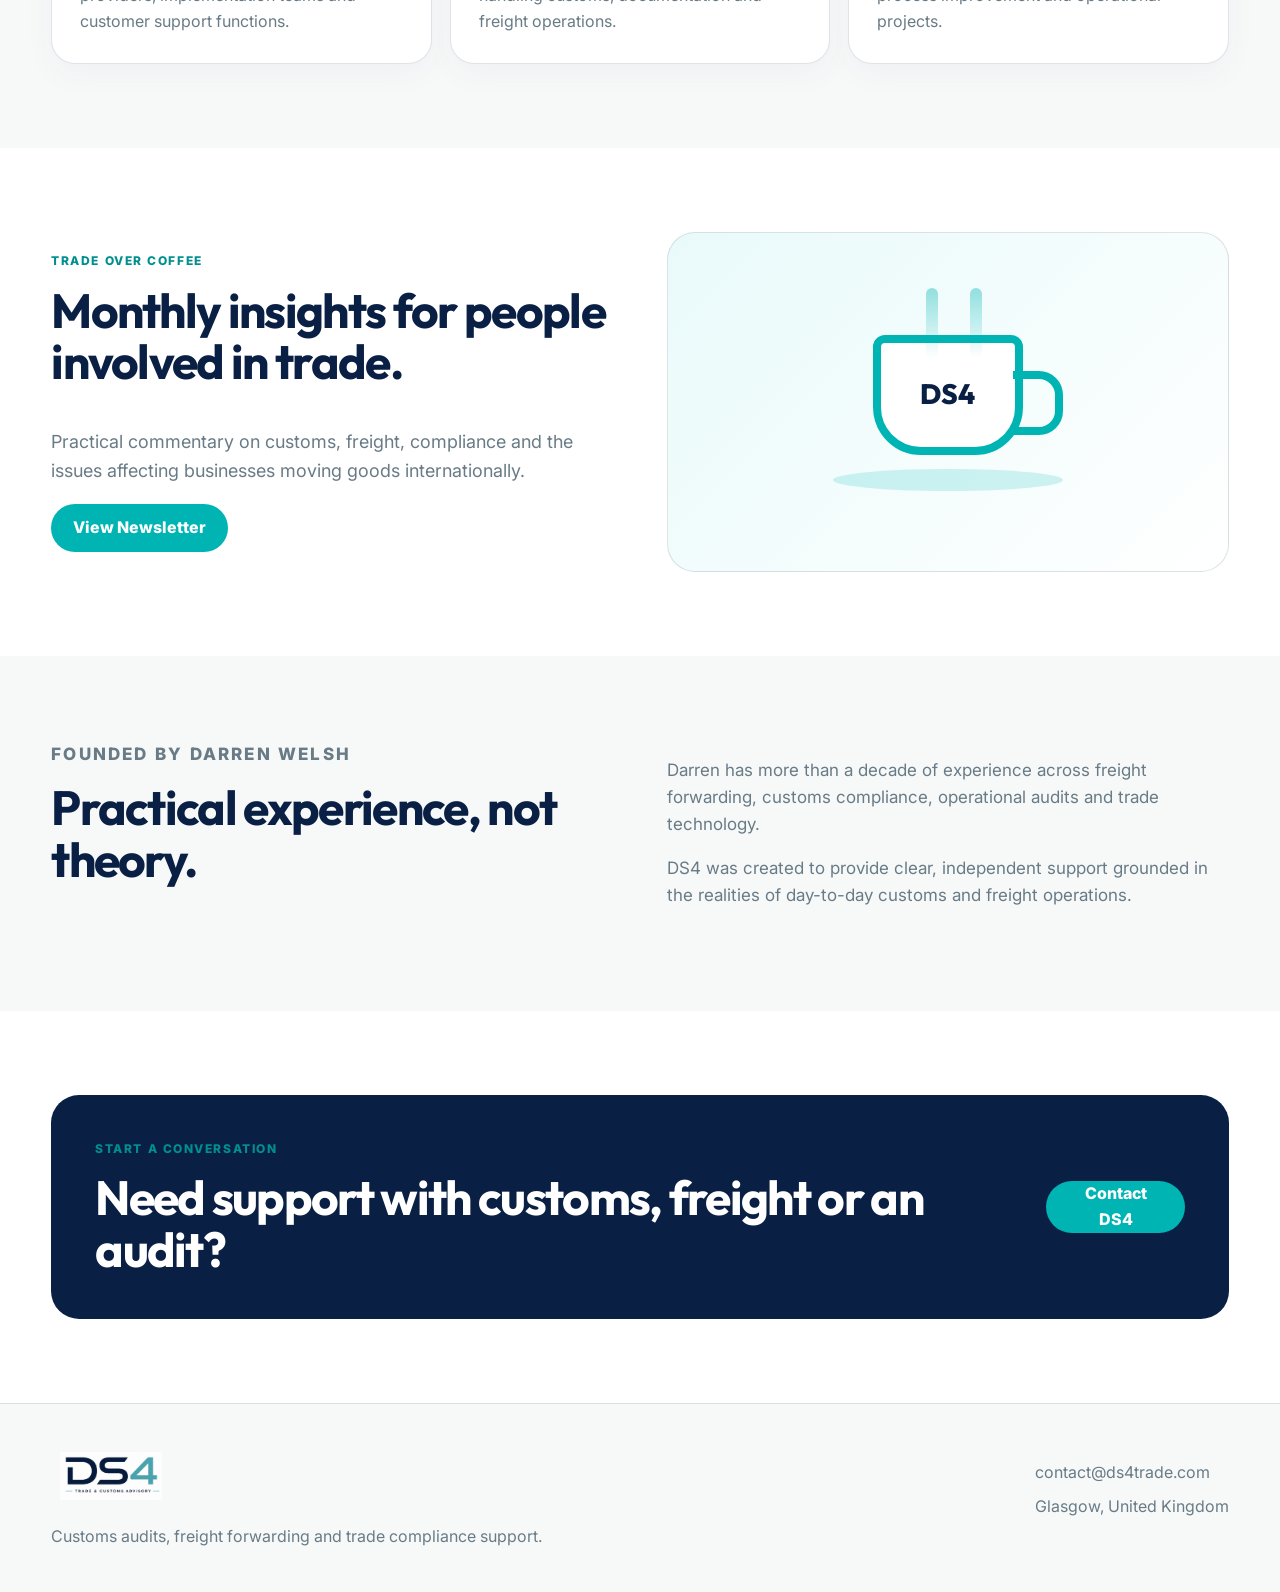
==== commit b9cd424f: "Updated Additional Pages Add Trade Over Coffee newsletter library" ====
--- a/index.html
+++ b/index.html
@@ -17,11 +17,13 @@
         <img src="assets/ds4-logo.jpg" alt="DS4" />
       </a>
       <nav class="nav">
-        <a href="#services">Services</a>
-        <a href="#newsletter">Newsletter</a>
-        <a href="#about">About</a>
-        <a href="resources.html">Resources</a>
-        <button class="button button-primary button-small" type="button" data-open-contact>Contact</button>
+  <nav class="nav">
+  <a href="#services">Services</a>
+  <a href="newsletter.html">Newsletter</a>
+  <a href="#about">About</a>
+  <a href="resources.html">Resources</a>
+  <button class="button button-primary button-small" type="button" data-open-contact>Contact</button>
+</nav>
       </nav>
     </div>
   </header>
@@ -108,7 +110,7 @@
           <p class="feature-copy">
             Practical commentary on customs, freight, compliance and the issues affecting businesses moving goods internationally.
           </p>
-          <a class="button button-primary" href="https://www.linkedin.com/" target="_blank" rel="noopener">Read on LinkedIn</a>
+          <a class="button button-primary" href="newsletter.html">View Newsletter</a>
         </div>
         <div class="coffee-visual" aria-hidden="true">
           <div class="cup">
--- a/styles.css
+++ b/styles.css
@@ -46,12 +46,27 @@
   justify-content: space-between;
   gap: 24px;
 }
+.brand {
+  display: inline-flex;
+  align-items: center;
+  flex-shrink: 0;
+}
+
 .brand img {
   display: block;
-  width: 128px;
-  height: 52px;
+  width: 150px;
+  height: 58px;
+  max-width: 150px;
   object-fit: contain;
 }
+.site-header .container {
+  width: min(var(--max-width), 92%);
+}
+
+.header-inner {
+  min-height: 76px;
+}
+
 .nav {
   display: flex;
   align-items: center;
@@ -528,4 +543,308 @@
   .resource-download {
     width: 100%;
   }
+}
+/* =========================================================
+   TRADE OVER COFFEE NEWSLETTER
+   ========================================================= */
+
+.newsletter-page {
+  background: var(--white);
+}
+
+.newsletter-hero {
+  padding: 88px 0 70px;
+  background:
+    radial-gradient(circle at 88% 14%, rgba(0, 180, 180, 0.16), transparent 30%),
+    linear-gradient(180deg, var(--turquoise-light), var(--white));
+  border-bottom: 1px solid var(--line);
+}
+
+.newsletter-hero-grid {
+  display: grid;
+  grid-template-columns: 1.2fr 0.8fr;
+  gap: 56px;
+  align-items: center;
+}
+
+.newsletter-hero h1 {
+  max-width: 760px;
+}
+
+.newsletter-intro {
+  max-width: 720px;
+  margin-top: 22px;
+  color: var(--muted);
+  font-size: 17px;
+}
+
+.newsletter-mark {
+  min-height: 330px;
+  padding: 34px;
+  display: grid;
+  place-items: center;
+  align-content: center;
+  gap: 26px;
+  background: var(--white);
+  border: 1px solid var(--line);
+  border-radius: 30px;
+  box-shadow: var(--shadow);
+}
+
+.newsletter-mark > p {
+  margin: 0;
+  color: var(--navy);
+  font-size: 14px;
+  font-weight: 800;
+  letter-spacing: 0.12em;
+  text-transform: uppercase;
+}
+
+.newsletter-cup {
+  position: relative;
+  width: 155px;
+  height: 122px;
+  display: grid;
+  place-items: center;
+  background: var(--white);
+  border: 8px solid var(--teal);
+  border-radius: 14px 14px 52px 52px;
+  color: var(--navy);
+  font-family: Outfit, Inter, sans-serif;
+  font-size: 30px;
+  font-weight: 800;
+}
+
+.newsletter-cup::after {
+  content: "";
+  position: absolute;
+  right: -50px;
+  top: 29px;
+  width: 43px;
+  height: 50px;
+  border: 8px solid var(--teal);
+  border-left: 0;
+  border-radius: 0 26px 26px 0;
+}
+
+.newsletter-cup::before {
+  content: "";
+  position: absolute;
+  left: 50%;
+  bottom: -38px;
+  width: 230px;
+  height: 20px;
+  transform: translateX(-50%);
+  background: rgba(0, 180, 180, 0.16);
+  border-radius: 50%;
+}
+
+.newsletter-heading {
+  margin-bottom: 36px;
+}
+
+.edition-card {
+  display: grid;
+  grid-template-columns: minmax(300px, 0.9fr) minmax(0, 1.1fr);
+  overflow: hidden;
+  background: var(--white);
+  border: 1px solid var(--line);
+  border-radius: 30px;
+  box-shadow: var(--shadow);
+}
+
+.edition-cover {
+  min-height: 500px;
+  padding: 34px;
+  display: grid;
+  place-items: center;
+  background:
+    linear-gradient(155deg, rgba(10, 31, 68, 0.98), rgba(10, 31, 68, 0.9)),
+    var(--navy);
+}
+
+.edition-cover-inner {
+  width: 100%;
+  min-height: 390px;
+  padding: 42px;
+  display: flex;
+  flex-direction: column;
+  justify-content: space-between;
+  border: 1px solid rgba(255, 255, 255, 0.28);
+  border-radius: 22px;
+  background:
+    radial-gradient(circle at 90% 10%, rgba(0, 180, 180, 0.34), transparent 30%),
+    rgba(255, 255, 255, 0.04);
+  color: var(--white);
+}
+
+.edition-cover-label {
+  margin: 0;
+  color: var(--teal);
+  font-size: 13px;
+  font-weight: 800;
+  letter-spacing: 0.13em;
+  text-transform: uppercase;
+}
+
+.edition-cover h2 {
+  max-width: 380px;
+  margin: 0;
+  color: var(--white);
+  font-size: clamp(38px, 5vw, 58px);
+  line-height: 1;
+}
+
+.edition-cover-inner > p:not(.edition-cover-label) {
+  margin: 0;
+  font-weight: 700;
+}
+
+.edition-cover-inner span {
+  font-size: 13px;
+  font-weight: 700;
+  opacity: 0.78;
+}
+
+.edition-content {
+  padding: 54px;
+  display: flex;
+  flex-direction: column;
+  justify-content: center;
+}
+
+.edition-number {
+  margin: 0 0 12px;
+  color: var(--teal-dark);
+  font-size: 12px;
+  font-weight: 800;
+  letter-spacing: 0.13em;
+  text-transform: uppercase;
+}
+
+.edition-content h2 {
+  margin-bottom: 20px;
+}
+
+.edition-summary {
+  margin: 0 0 26px;
+  color: var(--muted);
+  font-size: 17px;
+}
+
+.edition-topics {
+  display: flex;
+  flex-wrap: wrap;
+  gap: 10px;
+  margin-bottom: 30px;
+}
+
+.edition-topics span {
+  padding: 8px 12px;
+  background: var(--turquoise-light);
+  border: 1px solid rgba(0, 180, 180, 0.18);
+  border-radius: 999px;
+  color: var(--teal-dark);
+  font-size: 13px;
+  font-weight: 800;
+}
+
+.edition-content .button {
+  width: fit-content;
+}
+
+.newsletter-about {
+  background: var(--white);
+}
+
+.newsletter-about-grid {
+  display: grid;
+  grid-template-columns: 0.9fr 1.1fr;
+  gap: 54px;
+  align-items: start;
+}
+
+.newsletter-about-grid p {
+  color: var(--muted);
+  font-size: 17px;
+}
+
+.future-editions {
+  max-width: 780px;
+}
+
+.future-editions > p:last-child {
+  color: var(--muted);
+  font-size: 17px;
+}
+
+.newsletter-cta {
+  background: var(--white);
+}
+
+.newsletter-cta .cta-box p:not(.eyebrow) {
+  max-width: 760px;
+  margin-bottom: 0;
+  color: rgba(255, 255, 255, 0.78);
+}
+
+@media (max-width: 900px) {
+  .newsletter-hero-grid,
+  .edition-card,
+  .newsletter-about-grid {
+    grid-template-columns: 1fr;
+  }
+
+  .newsletter-mark {
+    min-height: 280px;
+  }
+
+  .edition-cover {
+    min-height: 420px;
+  }
+}
+
+@media (max-width: 680px) {
+  .newsletter-hero {
+    padding: 64px 0 50px;
+  }
+
+  .newsletter-mark {
+    padding: 26px;
+  }
+
+  .edition-cover {
+    min-height: 360px;
+    padding: 22px;
+  }
+
+  .edition-cover-inner {
+    min-height: 310px;
+    padding: 28px;
+  }
+
+  .edition-content {
+    padding: 28px 22px;
+  }
+
+  .edition-content .button {
+    width: 100%;
+  }
+}
+
+/* Final header logo size override */
+.site-header .header-inner .brand {
+  display: inline-flex;
+  width: 150px;
+  flex: 0 0 150px;
+  align-items: center;
+}
+
+.site-header .header-inner .brand img {
+  display: block;
+  width: 150px !important;
+  height: 58px !important;
+  max-width: 150px !important;
+  max-height: 58px !important;
+  object-fit: contain !important;
 }
